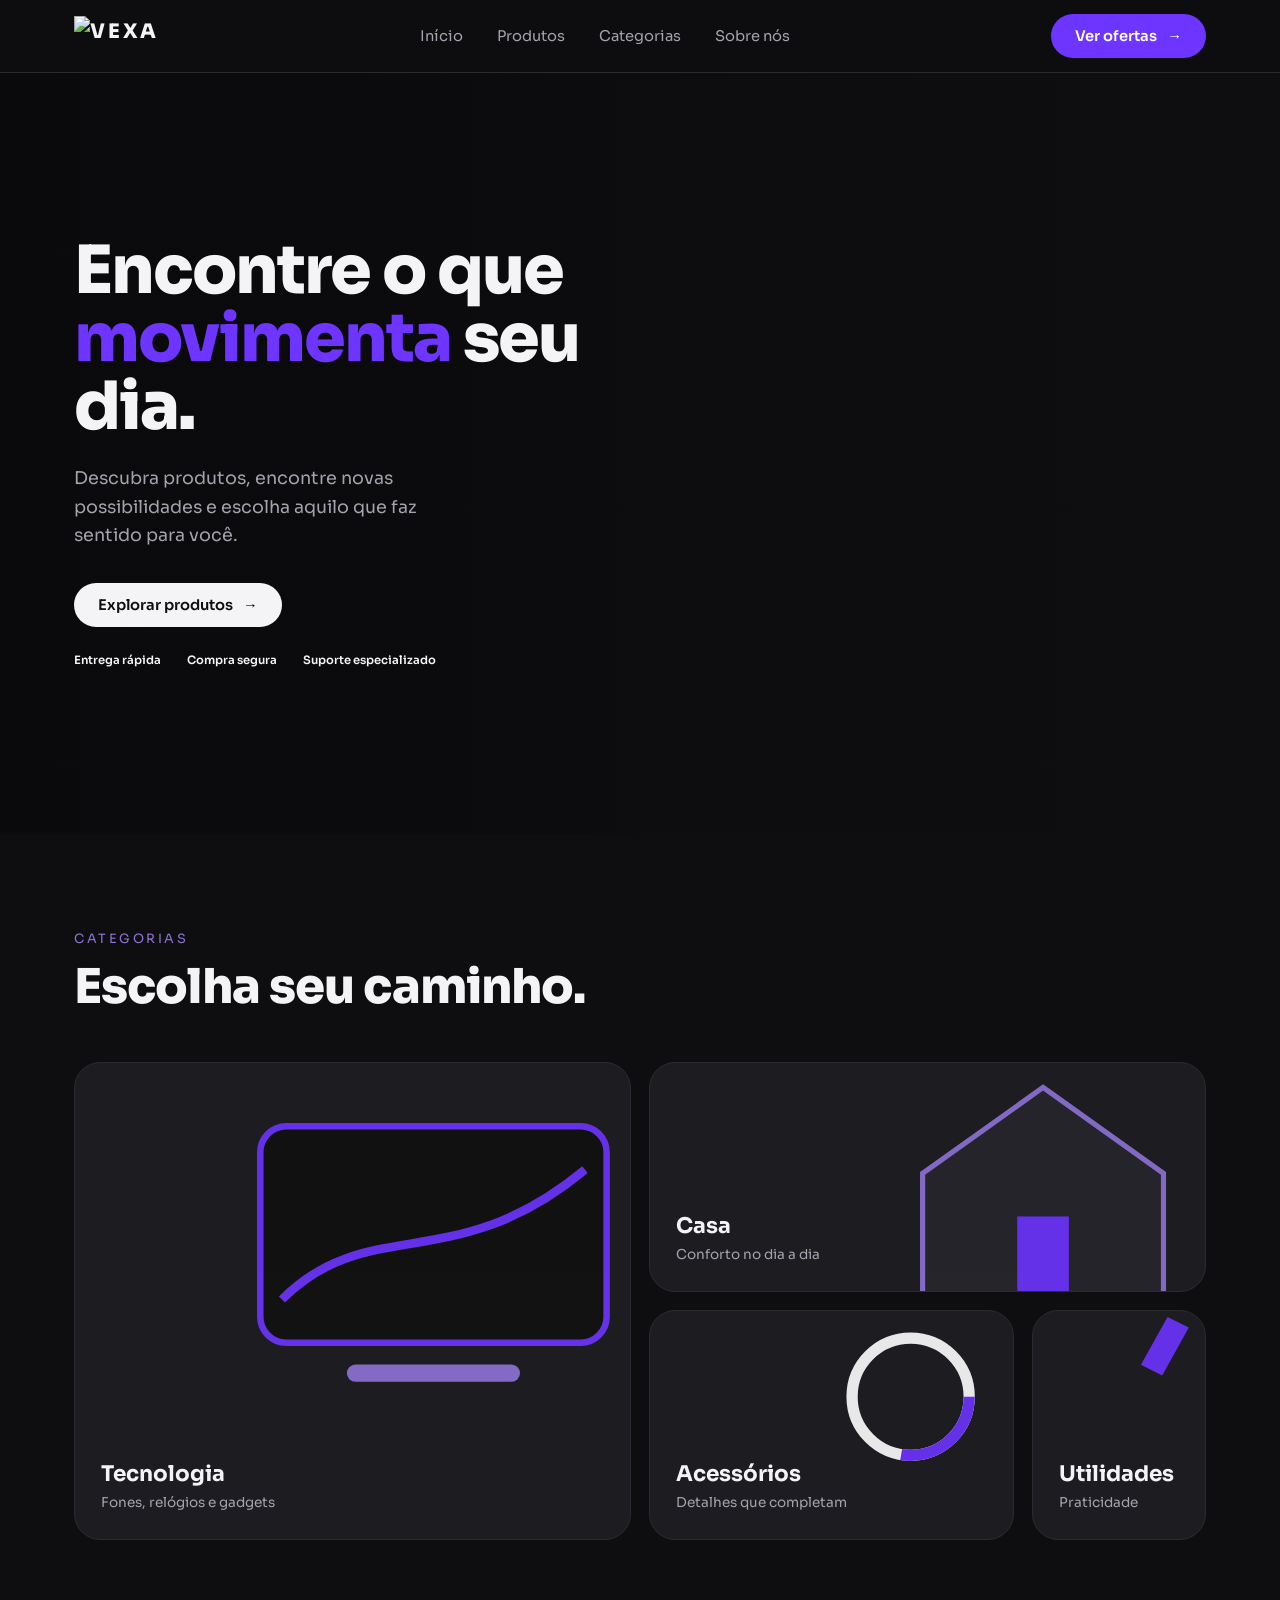
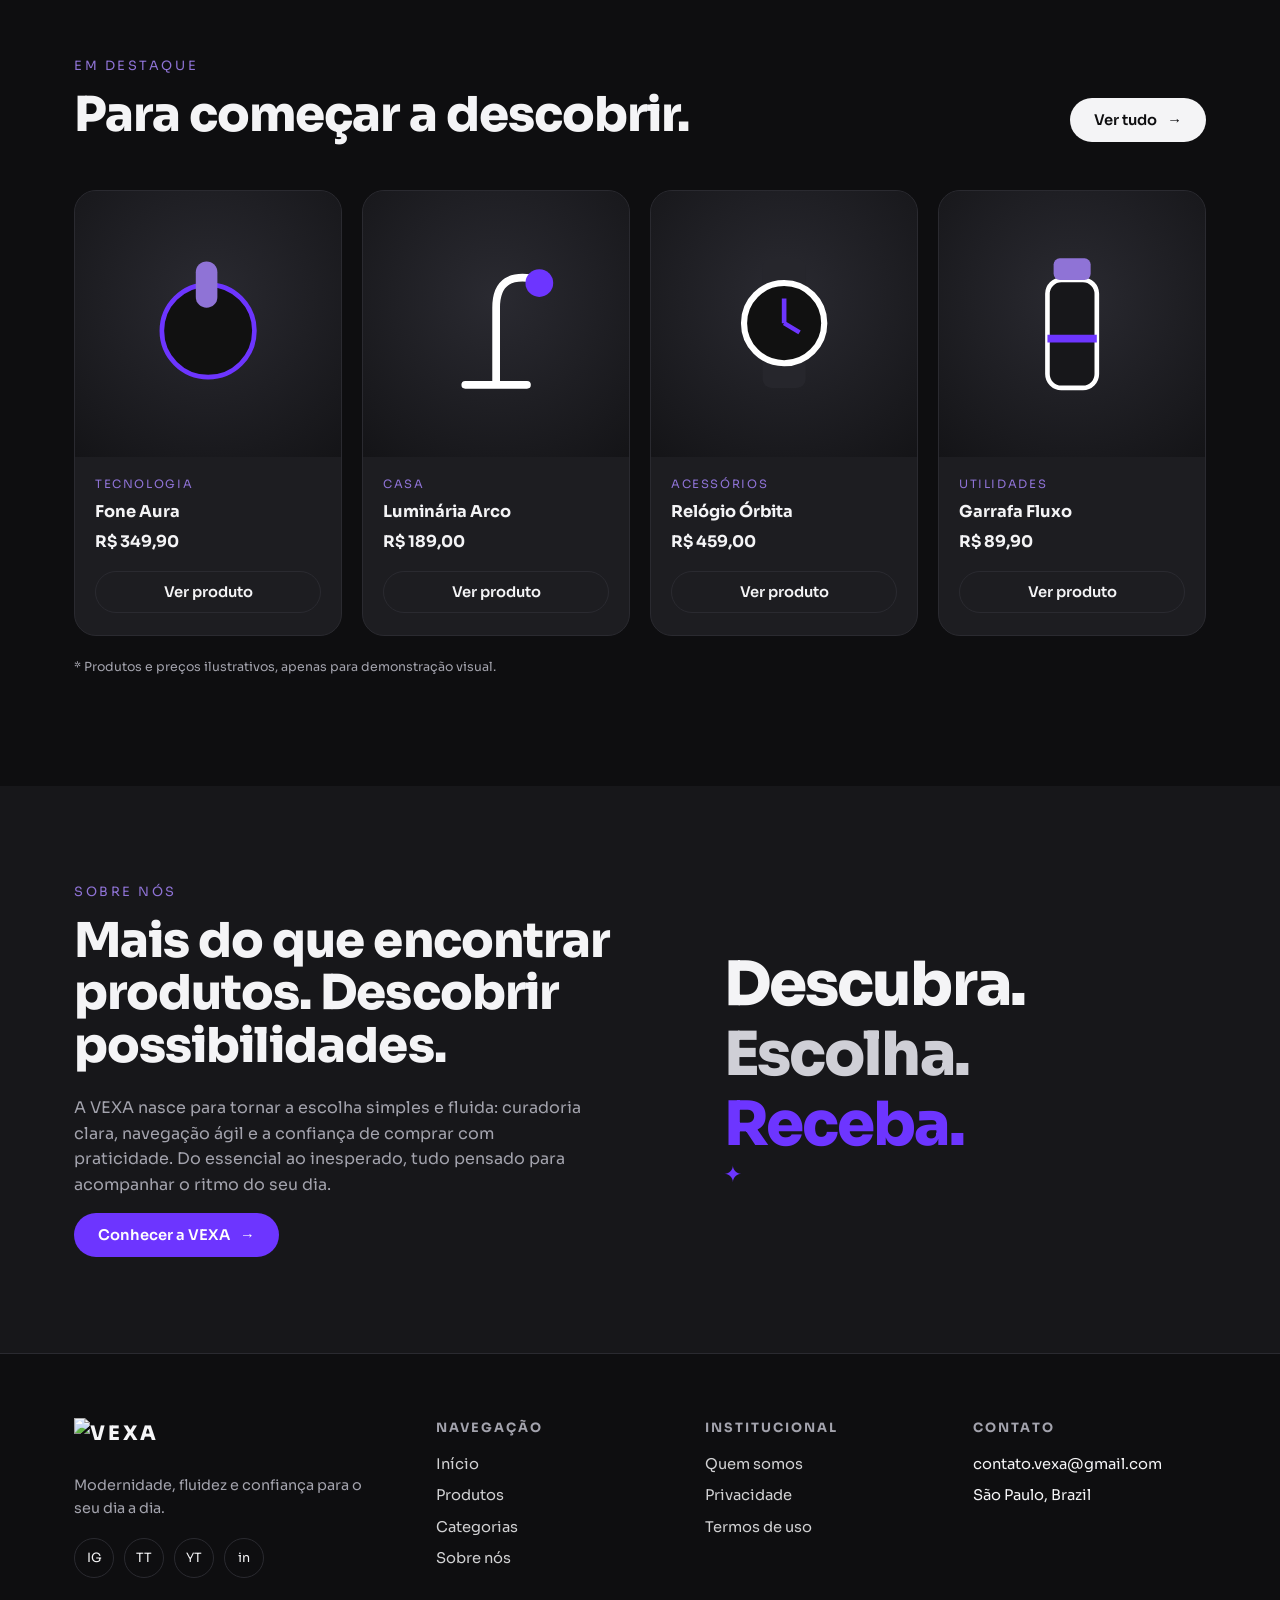
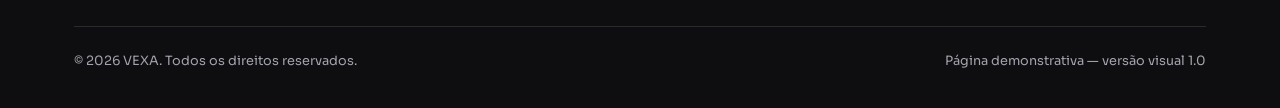
==== index.html @ 825f4964 "Add files via upload" ====
<!DOCTYPE html>
<html lang="pt-BR">
<head>
<meta charset="utf-8">
<meta name="viewport" content="width=device-width, initial-scale=1, viewport-fit=cover">
<title>VEXA — Encontre o que movimenta seu dia</title>
<link rel="preconnect" href="https://fonts.googleapis.com">
<link href="https://fonts.googleapis.com/css2?family=Sora:wght@400;600;700;800&display=swap" rel="stylesheet">
<link rel="stylesheet" href="style.css">
<script src="script.js"></script>
</head>
<body>

    <div class="intro-screen" id="introScreen">
    <div class="intro-content">
        <img src="assets/img/logo.png" alt="VEXA" class="intro-logo">
        <div class="intro-line"></div>
    </div>

</div>

<svg width="0" height="0" style="position:absolute" aria-hidden="true">
<defs>
<symbol id="lg" viewBox="0 0 120 70">
<polygon points="12,12 38,12 54,44 88,4 110,4 64,64 46,64" fill="#fff"/>
<ellipse cx="60" cy="38" rx="56" ry="17" transform="rotate(-24 60 38)" fill="none" stroke="#fff" stroke-width="3.2" stroke-dasharray="250 60" stroke-linecap="round"/>
</symbol>
</defs>
</svg>

<header>
<div class="wrap nav">
<a href="#inicio" class="logo" aria-label="VEXA">
<img class="lgo" src="assets/img/logo.png" alt="VEXA">
</a>

<nav id="menu">
<ul>
<li><a href="#inicio">Início</a></li>
<li><a href="#produtos">Produtos</a></li>
<li><a href="#categorias">Categorias</a></li>
<li><a href="#sobre">Sobre nós</a></li>
</ul>
</nav>

<a href="#produtos" class="btn pu cta">Ver ofertas <span class="ar">→</span></a>

<button class="burger" id="bg" aria-label="Abrir menu" aria-expanded="false">
<span></span><span></span><span></span>
</button>
</div>
</header>

<main>

<section class="hero" id="inicio">
<div class="wrap">
<div class="hero-content">



<h1 class="rv" style="--d:.1s">
    Encontre o que <em>movimenta</em> seu dia.
</h1>

<p class="rv" style="--d:.2s">
Descubra produtos, encontre novas possibilidades e escolha aquilo que faz sentido para você.
</p>

<a href="#produtos" class="btn rv" style="--d:.3s">
Explorar produtos <span class="ar">→</span>
</a>

<div class="perks rv" style="--d:.4s">
<span><b>Entrega rápida</b></span>
<span><b>Compra segura</b></span>
<span><b>Suporte especializado</b></span>
</div>

</div>
</div>
</section>

<section id="categorias">
<div class="wrap">
<div class="head rv">
<div>
<div class="eyebrow">Categorias</div>
<h2>Escolha seu caminho.</h2>
</div>
</div>

<div class="cats">

<a href="#produtos" class="cat rv">
<svg viewBox="0 0 200 160">
<rect x="20" y="20" width="160" height="100" rx="12" fill="#111" stroke="#6d35ff" stroke-width="3"/>
<rect x="60" y="130" width="80" height="8" rx="4" fill="#8f73d6"/>
<path d="M30 100 C70 60 110 90 170 40" stroke="#6d35ff" stroke-width="4" fill="none"/>
</svg>
<h3>Tecnologia</h3>
<span>Fones, relógios e gadgets</span>
</a>

<a href="#produtos" class="cat rv" style="--d:.1s">
<svg viewBox="0 0 200 160">
<path d="M100 20 L170 70 V140 H30 V70Z" fill="#26262c" stroke="#8f73d6" stroke-width="3"/>
<rect x="85" y="95" width="30" height="45" fill="#6d35ff"/>
</svg>
<h3>Casa</h3>
<span>Conforto no dia a dia</span>
</a>

<a href="#produtos" class="cat rv" style="--d:.2s">
<svg viewBox="0 0 200 160">
<circle cx="100" cy="85" r="52" fill="none" stroke="#fff" stroke-width="10"/>
<circle cx="100" cy="85" r="52" fill="none" stroke="#6d35ff" stroke-width="10" stroke-dasharray="90 240"/>
</svg>
<h3>Acessórios</h3>
<span>Detalhes que completam</span>
</a>

<a href="#produtos" class="cat rv" style="--d:.3s">
<svg viewBox="0 0 200 160">
<path d="M60 120 L110 30 L150 50 L100 140Z" fill="#6d35ff"/>
</svg>
<h3>Utilidades</h3>
<span>Praticidade</span>
</a>

</div>
</div>
</section>

<section id="produtos" style="padding-top:20px">
<div class="wrap">
<div class="head rv">
<div>
<div class="eyebrow">Em destaque</div>
<h2>Para começar a descobrir.</h2>
</div>
<a href="#" class="btn">Ver tudo <span class="ar">→</span></a>
</div>

<div class="prods" id="prods"></div>

<p class="note rv">
* Produtos e preços ilustrativos, apenas para demonstração visual.
</p>
</div>
</section>

<section class="about" id="sobre">
<div class="wrap">

<div>
<div class="eyebrow rv">Sobre nós</div>

<h2 class="rv" style="--d:.1s">
Mais do que encontrar produtos. Descobrir possibilidades.
</h2>

<p class="rv" style="--d:.2s;margin-top:22px">
A VEXA nasce para tornar a escolha simples e fluida: curadoria clara, navegação ágil e a confiança de comprar com praticidade. Do essencial ao inesperado, tudo pensado para acompanhar o ritmo do seu dia.
</p>

<a href="#inicio" class="btn pu rv" style="--d:.3s">
Conhecer a VEXA <span class="ar">→</span>
</a>
</div>

<div class="motto rv" style="--d:.2s">
<span>Descubra.</span>
<span>Escolha.</span>
<span>Receba.</span>
<i>✦</i>
</div>

</div>
</section>

</main>

<footer>
<div class="wrap">
<div class="fg">

<div>
<a href="#inicio" class="logo">
<img class="lgo" alt="VEXA">
</a>

<p style="margin-top:16px">
Modernidade, fluidez e confiança para o seu dia a dia.
</p>

<div class="soc">
<a href="#" aria-label="Instagram">IG</a>
<a href="#" aria-label="TikTok">TT</a>
<a href="#" aria-label="YouTube">YT</a>
<a href="#" aria-label="LinkedIn">in</a>
</div>
</div>

<div>
<h4>Navegação</h4>
<ul>
<li><a href="#inicio">Início</a></li>
<li><a href="#produtos">Produtos</a></li>
<li><a href="#categorias">Categorias</a></li>
<li><a href="#sobre">Sobre nós</a></li>
</ul>
</div>

<div>
<h4>Institucional</h4>
<ul>
<li><a href="#">Quem somos</a></li>
<li><a href="#">Privacidade</a></li>
<li><a href="#">Termos de uso</a></li>
</ul>
</div>

<div>
<h4>Contato</h4>
<ul>
<li>contato.vexa@gmail.com</li>
<li>São Paulo, Brazil</li>
</ul>
</div>

</div>

<div class="copy">
<span>© 2026 VEXA. Todos os direitos reservados.</span>
<span>Página demonstrativa — versão visual 1.0</span>
</div>
</div>
</footer>

<script>
var P=[
{n:"Fone Aura",c:"Tecnologia",p:"R$ 349,90",s:'<circle cx="50" cy="55" r="30" fill="#111" stroke="#6d35ff" stroke-width="3"/><rect x="42" y="10" width="14" height="30" rx="7" fill="#8f73d6"/>'},
{n:"Luminária Arco",c:"Casa",p:"R$ 189,00",s:'<path d="M30 90 H70 M50 90 V40 Q50 15 78 22" stroke="#fff" stroke-width="5" fill="none" stroke-linecap="round"/><circle cx="78" cy="24" r="9" fill="#6d35ff"/>'},
{n:"Relógio Órbita",c:"Acessórios",p:"R$ 459,00",s:'<rect x="36" y="8" width="28" height="84" rx="6" fill="#26262c"/><circle cx="50" cy="50" r="26" fill="#111" stroke="#fff" stroke-width="4"/><path d="M50 50 V34 M50 50 L60 56" stroke="#6d35ff" stroke-width="3"/>'},
{n:"Garrafa Fluxo",c:"Utilidades",p:"R$ 89,90",s:'<rect x="34" y="22" width="32" height="70" rx="9" fill="#17171a" stroke="#fff" stroke-width="3"/><rect x="38" y="8" width="24" height="14" rx="4" fill="#8f73d6"/><path d="M34 60 H66" stroke="#6d35ff" stroke-width="5"/>'}
];

var h="";

P.forEach(function(x,i){
h+='<article class="prod rv" style="--d:'+(i*.1)+'s"><div class="pimg"><svg viewBox="0 0 100 100">'+x.s+'</svg></div><div class="pb"><div class="pc">'+x.c+'</div><h3>'+x.n+'</h3><div class="price">'+x.p+'</div><button class="btn" type="button">Ver produto</button></div></article>';
});

document.getElementById("prods").innerHTML=h;

var logoHeader=document.querySelector("header img.lgo");
var logoFooter=document.querySelector("footer img.lgo");

if(logoHeader && logoFooter && !logoFooter.getAttribute("src")){
    logoFooter.src=logoHeader.getAttribute("src");
}

var bg=document.getElementById("bg");
var m=document.getElementById("menu");

bg.onclick=function(){
    var o=m.classList.toggle("open");
    bg.classList.toggle("on",o);
    bg.setAttribute("aria-expanded",o);
};

m.onclick=function(e){
    if(e.target.tagName==="A"){
        m.classList.remove("open");
        bg.classList.remove("on");
        bg.setAttribute("aria-expanded","false");
    }
};

var io=new IntersectionObserver(function(es){
    es.forEach(function(e){
        if(e.isIntersecting){
            e.target.classList.add("in");
            io.unobserve(e.target);
        }
    });
},{threshold:.15});

document.querySelectorAll(".rv").forEach(function(el){
    io.observe(el);
});
</script>

</body>
</html>
---- style.css ----
:root {
    --bg: #0e0e10;
    --bg2: #17171a;
    --card: #1d1d21;
    --ink: #f4f4f6;
    --mut: #a3a3ad;
    --p: #6d35ff;
    --p2: #8f73d6;
    --line: #2a2a30;
    color-scheme: dark;
}

*, *::before, *::after {
    box-sizing: border-box;
}

html {
    scroll-behavior: smooth;
    scroll-padding-top: 90px;
}

body {
    margin: 0;
    padding-top: env(safe-area-inset-top, 0px);
    padding-bottom: env(safe-area-inset-bottom, 0px);
    background: var(--bg);
    color: var(--ink);
    font-family: 'Sora', system-ui, -apple-system, 'Segoe UI', sans-serif;
    line-height: 1.6;
    overflow-x: hidden;
}


a {
    color: inherit;
    text-decoration: none;
}

.wrap {
    max-width: 1180px;
    margin: 0 auto;
    padding: 0 24px;
}

/* HEADER */

header {
    position: sticky;
    top: env(safe-area-inset-top, 0px);
    z-index: 20;
    background: rgba(14, 14, 16, .82);
    backdrop-filter: blur(12px);
    border-bottom: 1px solid var(--line);
}

.nav {
    display: flex;
    align-items: center;
    justify-content: space-between;
    height: 72px;
}

.logo {
    display: flex;
    align-items: center;
    gap: 10px;
    font-weight: 800;
    letter-spacing: .14em;
    font-size: 1.25rem;
}

.logo img {
    height: 40px;
    width: auto;
    mix-blend-mode: screen;
    display: block;
}

nav ul {
    display: flex;
    gap: 34px;
    list-style: none;
    margin: 0;
    padding: 0;
}

nav a {
    font-size: .92rem;
    color: var(--mut);
    position: relative;
    transition: color .3s;
}

nav a::after {
    content: "";
    position: absolute;
    left: 0;
    bottom: -6px;
    height: 2px;
    width: 0;
    background: var(--p);
    transition: width .3s;
}

nav a:hover {
    color: var(--ink);
}

nav a:hover::after {
    width: 100%;
}

.btn {
    display: inline-flex;
    align-items: center;
    gap: 10px;
    border: 0;
    cursor: pointer;
    font: 600 .92rem 'Sora', sans-serif;
    padding: 13px 24px;
    border-radius: 999px;
    background: var(--ink);
    color: #0e0e10;
    transition: transform .3s, background .3s, color .3s;
}

.btn:hover {
    transform: translateY(-3px);
    background: var(--p);
    color: #fff;
}

.btn .ar {
    transition: transform .3s;
}

.btn:hover .ar {
    transform: translateX(5px);
}

.btn.pu {
    background: var(--p);
    color: #fff;
}

.btn.pu:hover {
    background: var(--ink);
    color: #0e0e10;
}

.burger {
    display: none;
    background: none;
    border: 0;
    width: 42px;
    height: 42px;
    cursor: pointer;
    padding: 0;
}

.burger span {
    display: block;
    width: 24px;
    height: 2px;
    background: var(--ink);
    margin: 6px auto;
    transition: .3s;
}

.burger.on span:nth-child(1) {
    transform: translateY(8px) rotate(45deg);
}

.burger.on span:nth-child(2) {
    opacity: 0;
}

.burger.on span:nth-child(3) {
    transform: translateY(-8px) rotate(-45deg);
}


/* BANNER PRINCIPAL — ÚNICA SEÇÃO COM ALTERAÇÕES */

.hero {
    position: relative;
    display: flex;
    align-items: center;
    min-height: min(760px, calc(100svh - 72px));
    padding: 70px 0;
    overflow: hidden;
    background-color: #0e0e10;
    background-image: url("assets/img/Banner\ premium\ VEXA\ com\ modelos\ e\ ondas\ roxas.png");
    background-repeat: no-repeat;
    background-position: center center;
    background-size: cover;
}

.hero::before {
    content: "";
    position: absolute;
    inset: 0;
    z-index: 0;
    pointer-events: none;
    background: linear-gradient(
        90deg,
        rgba(10, 10, 12, .94) 0%,
        rgba(10, 10, 12, .86) 28%,
        rgba(10, 10, 12, .55) 45%,
        rgba(10, 10, 12, .08) 72%,
        transparent 100%
    );
}

.hero .wrap {
    position: relative;
    z-index: 1;
    display: flex;
    align-items: center;
    width: 100%;
    max-width: 1180px;
}

.hero-content {
    width: 48%;
    max-width: 560px;
}

.hero h1 {
    width: 100%;
    max-width: 560px;
    font-family: 'Sora', system-ui, sans-serif;
    font-size: clamp(2.2rem, 5.2vw, 4.2rem);
    line-height: 1.02;
    margin: 0 0 24px;
    font-weight: 800;
    letter-spacing: -.03em;
    color: var(--ink);
}

.hero h1 em {
    font-style: normal;
    color: var(--p);
}

.hero p {
    max-width: 380px;
    font-family: 'Sora', system-ui, sans-serif;
    font-size: 1.1rem;
    line-height: 1.6;
    margin: 0 0 34px;
    color: var(--mut);
}

.hero .perks {
    display: flex;
    flex-wrap: wrap;
    gap: 12px 26px;
    margin-top: 24px;
    color: var(--mut);
    font-size: .72rem;
}

.hero .perks b {
    color: var(--ink);
    font-weight: 600;
}


/* ANIMAÇÕES */

.float {
    animation: fl 6s ease-in-out infinite;
}

@keyframes fl {
    50% {
        transform: translateY(-14px);
    }
}

.spin {
    transform-origin: 50% 50%;
    animation: sp 40s linear infinite;
}

@keyframes sp {
    to {
        transform: rotate(360deg);
    }
}


/* SEÇÕES */

section {
    padding: 96px 0;
}

.eyebrow {
    color: var(--p2);
    font-size: .8rem;
    letter-spacing: .2em;
    text-transform: uppercase;
}

h2 {
    font-size: clamp(1.9rem, 4vw, 3rem);
    line-height: 1.1;
    letter-spacing: -.02em;
    margin: 12px 0 0;
    font-weight: 800;
}

.head {
    display: flex;
    justify-content: space-between;
    align-items: flex-end;
    gap: 24px;
    margin-bottom: 48px;
    flex-wrap: wrap;
}


/* CATEGORIAS */

.cats {
    display: grid;
    grid-template-columns: repeat(6, 1fr);
    grid-auto-rows: 230px;
    gap: 18px;
}

.cat {
    position: relative;
    border-radius: 26px;
    overflow: hidden;
    background: var(--card);
    padding: 26px;
    display: flex;
    flex-direction: column;
    justify-content: flex-end;
    border: 1px solid var(--line);
    transition: transform .45s, border-color .45s;
}

.cat:nth-child(1) {
    grid-column: span 3;
    grid-row: span 2;
}

.cat:nth-child(2) {
    grid-column: span 3;
}

.cat:nth-child(3) {
    grid-column: span 2;
}

.cat:nth-child(4) {
    grid-column: span 1;
}

.cat svg {
    position: absolute;
    right: -10px;
    top: -10px;
    width: 62%;
    height: auto;
    opacity: .9;
    transition: transform .6s cubic-bezier(.2, .8, .2, 1);
}

.cat:nth-child(1) svg {
    width: 78%;
    right: -20px;
    top: 20px;
}

.cat::before {
    content: "";
    position: absolute;
    inset: 0;
    background: linear-gradient(135deg, transparent 40%, rgba(109, 53, 255, .35));
    opacity: 0;
    transition: opacity .45s;
}

.cat:hover {
    transform: translateY(-6px);
    border-color: var(--p);
}

.cat:hover::before {
    opacity: 1;
}

.cat:hover svg {
    transform: scale(1.1) rotate(-4deg);
}

.cat h3 {
    position: relative;
    margin: 0;
    font-size: 1.35rem;
}

.cat span {
    position: relative;
    color: var(--mut);
    font-size: .85rem;
}


/* PRODUTOS */

.prods {
    display: grid;
    grid-template-columns: repeat(4, 1fr);
    gap: 20px;
}

.prod {
    background: var(--card);
    border: 1px solid var(--line);
    border-radius: 22px;
    overflow: hidden;
    transition: transform .4s, box-shadow .4s;
}

.prod:hover {
    transform: translateY(-8px);
    box-shadow: 0 18px 40px -18px rgba(109, 53, 255, .55);
}

.pimg {
    aspect-ratio: 1;
    background: radial-gradient(circle at 50% 40%, #2a2a31, #141417);
    display: grid;
    place-items: center;
    overflow: hidden;
}

.pimg svg {
    width: 58%;
    transition: transform .5s;
}

.prod:hover .pimg svg {
    transform: scale(1.12) rotate(3deg);
}

.pb {
    padding: 18px 20px 22px;
}

.pc {
    font-size: .72rem;
    letter-spacing: .14em;
    text-transform: uppercase;
    color: var(--p2);
}

.pb h3 {
    margin: 6px 0 4px;
    font-size: 1.02rem;
}

.price {
    font-weight: 700;
    margin-bottom: 16px;
}

.pb .btn {
    width: 100%;
    justify-content: center;
    padding: 11px;
    background: transparent;
    color: var(--ink);
    border: 1px solid var(--line);
}

.pb .btn:hover {
    background: var(--p);
    border-color: var(--p);
    color: #fff;
}

.note {
    color: var(--mut);
    font-size: .78rem;
    margin-top: 22px;
}


/* SOBRE NÓS */

.about {
    background: var(--bg2);
    position: relative;
    overflow: hidden;
}

.about .wrap {
    display: grid;
    grid-template-columns: 1.1fr .9fr;
    gap: 60px;
    align-items: center;
}

.about p {
    color: var(--mut);
    max-width: 520px;
}

.motto {
    display: grid;
    gap: 6px;
    font-size: clamp(2.2rem, 5vw, 3.8rem);
    font-weight: 800;
    line-height: 1.05;
    letter-spacing: -.03em;
}

.motto span:nth-child(1) {
    color: var(--ink);
}

.motto span:nth-child(2) {
    color: #cfcfd6;
}

.motto span:nth-child(3) {
    color: var(--p);
}

.motto i {
    font-style: normal;
    color: var(--p);
    font-size: 1.4rem;
}


/* RODAPÉ */

footer {
    border-top: 1px solid var(--line);
    padding: 64px 0 36px;
}

.fg {
    display: grid;
    grid-template-columns: 1.4fr 1fr 1fr 1fr;
    gap: 36px;
}

footer h4 {
    margin: 0 0 14px;
    font-size: .8rem;
    letter-spacing: .16em;
    text-transform: uppercase;
    color: var(--mut);
}

footer ul {
    list-style: none;
    margin: 0;
    padding: 0;
    display: grid;
    gap: 8px;
    font-size: .92rem;
}

footer li a {
    color: var(--ink);
    opacity: .85;
    transition: opacity .3s, color .3s;
}

footer li a:hover {
    opacity: 1;
    color: var(--p2);
}

footer p {
    color: var(--mut);
    font-size: .9rem;
    max-width: 300px;
}

.soc {
    display: flex;
    gap: 10px;
    margin-top: 18px;
}

.soc a {
    width: 40px;
    height: 40px;
    border-radius: 50%;
    border: 1px solid var(--line);
    display: grid;
    place-items: center;
    font-size: .8rem;
    transition: .3s;
}

.soc a:hover {
    background: var(--p);
    border-color: var(--p);
    transform: translateY(-3px);
}

.copy {
    margin-top: 48px;
    padding-top: 24px;
    border-top: 1px solid var(--line);
    color: var(--mut);
    font-size: .8rem;
    display: flex;
    justify-content: space-between;
    flex-wrap: wrap;
    gap: 8px;
}


/* ANIMAÇÕES DE ENTRADA */

.rv {
    opacity: 0;
    transform: translateY(34px);
    transition: opacity .9s cubic-bezier(.2, .8, .2, 1),
                transform .9s cubic-bezier(.2, .8, .2, 1);
    transition-delay: var(--d, 0s);
}

.rv.in {
    opacity: 1;
    transform: none;
}

.hero .rv {
    animation: up 1s cubic-bezier(.2, .8, .2, 1) both;
    animation-delay: var(--d, 0s);
    opacity: 1;
    transform: none;
    transition: none;
}

@keyframes up {
    from {
        opacity: 0;
        transform: translateY(30px);
    }
}


/* TABLETS */

@media (max-width: 960px) {

    .about .wrap {
        grid-template-columns: 1fr;
    }

    .hero {
        min-height: 680px;
        background-position: 58% center;
    }

    .hero-content {
        width: 58%;
        max-width: 540px;
    }

    .hero::before {
        background: linear-gradient(
            90deg,
            rgba(10, 10, 12, .96) 0%,
            rgba(10, 10, 12, .86) 42%,
            rgba(10, 10, 12, .3) 100%
        );
    }

    .prods {
        grid-template-columns: repeat(2, 1fr);
    }

    .fg {
        grid-template-columns: 1fr 1fr;
    }

    .cats {
        grid-template-columns: repeat(2, 1fr);
        grid-auto-rows: 200px;
    }

    .cat:nth-child(n) {
        grid-column: span 1;
        grid-row: span 1;
    }

    .cat:nth-child(1) {
        grid-column: span 2;
    }

    .cat:nth-child(1) svg {
        width: 50%;
        top: -10px;
    }

    .burger {
        display: block;
    }

    .cta {
        display: none;
    }

    nav {
        position: absolute;
        top: 72px;
        left: 0;
        right: 0;
        background: var(--bg);
        border-bottom: 1px solid var(--line);
        max-height: 0;
        overflow: hidden;
        transition: max-height .4s;
    }

    nav.open {
        max-height: 320px;
    }

    nav ul {
        flex-direction: column;
        gap: 0;
        padding: 8px 24px 20px;
    }

    nav a {
        display: block;
        padding: 14px 0;
        font-size: 1.05rem;
    }
}


/* CELULARES */

@media (max-width: 600px) {

    .hero {
        min-height: 700px;
        align-items: flex-start;
        padding: 72px 0 48px;
        background-position: 62% center;
    }

    .hero .wrap {
        width: 100%;
        padding: 0 24px;
    }

    .hero-content {
        width: 100%;
        max-width: 470px;
    }

    .hero::before {
        background: linear-gradient(
            180deg,
            rgba(10, 10, 12, .95) 0%,
            rgba(10, 10, 12, .86) 43%,
            rgba(10, 10, 12, .28) 100%
        );
    }

    .hero .tag {
        font-size: .7rem;
        letter-spacing: .13em;
        margin-bottom: 18px;
    }

    .hero h1 {
        font-size: clamp(2.55rem, 11vw, 4rem);
        margin-bottom: 18px;
    }

    .hero p {
        font-size: .95rem;
        line-height: 1.65;
        margin-bottom: 22px;
    }

    .hero .perks {
        gap: 10px 16px;
        margin-top: 22px;
        font-size: .72rem;
    }

    .prods {
        grid-template-columns: 1fr;
    }

    section {
        padding: 72px 0;
    }
}

/* ANIMAÇÃO DE ABERTURA VEXA */

.intro-screen {
    position: fixed;
    inset: 0;
    z-index: 99999;
    display: flex;
    align-items: center;
    justify-content: center;
    background: #0e0e10;
    opacity: 1;
    visibility: visible;
    transition: opacity 0.8s ease, visibility 0.8s ease;
}

.intro-screen.hide {
    opacity: 0;
    visibility: hidden;
    pointer-events: none;
}

.intro-content {
    display: flex;
    flex-direction: column;
    align-items: center;
    gap: 28px;
}

.intro-logo {
    width: 380px;
    max-width: 60vw;
    height: auto;
    object-fit: contain;
    opacity: 0;
    transform: scale(0.75);
    animation: logoReveal 1s ease forwards;
}

.intro-line {
    width: 0;
    height: 2px;
    background: #9b70ff;
    box-shadow: 0 0 12px rgba(155, 112, 255, 0.7);
    animation: lineReveal 0.8s ease 0.5s forwards;
}

@keyframes logoReveal {
    to {
        opacity: 1;
        transform: scale(1);
    }
}

@keyframes lineReveal {
    to {
        width: 180px;
    }
}

@media (prefers-reduced-motion: reduce) {
    .intro-logo,
    .intro-line {
        animation-duration: 0.01ms;
    }
}



/* ACESSIBILIDADE */

@media (prefers-reduced-motion: reduce) {
    * {
        animation: none !important;
        transition: none !important;
    }

    .rv {
        opacity: 1;
        transform: none;
    }
}
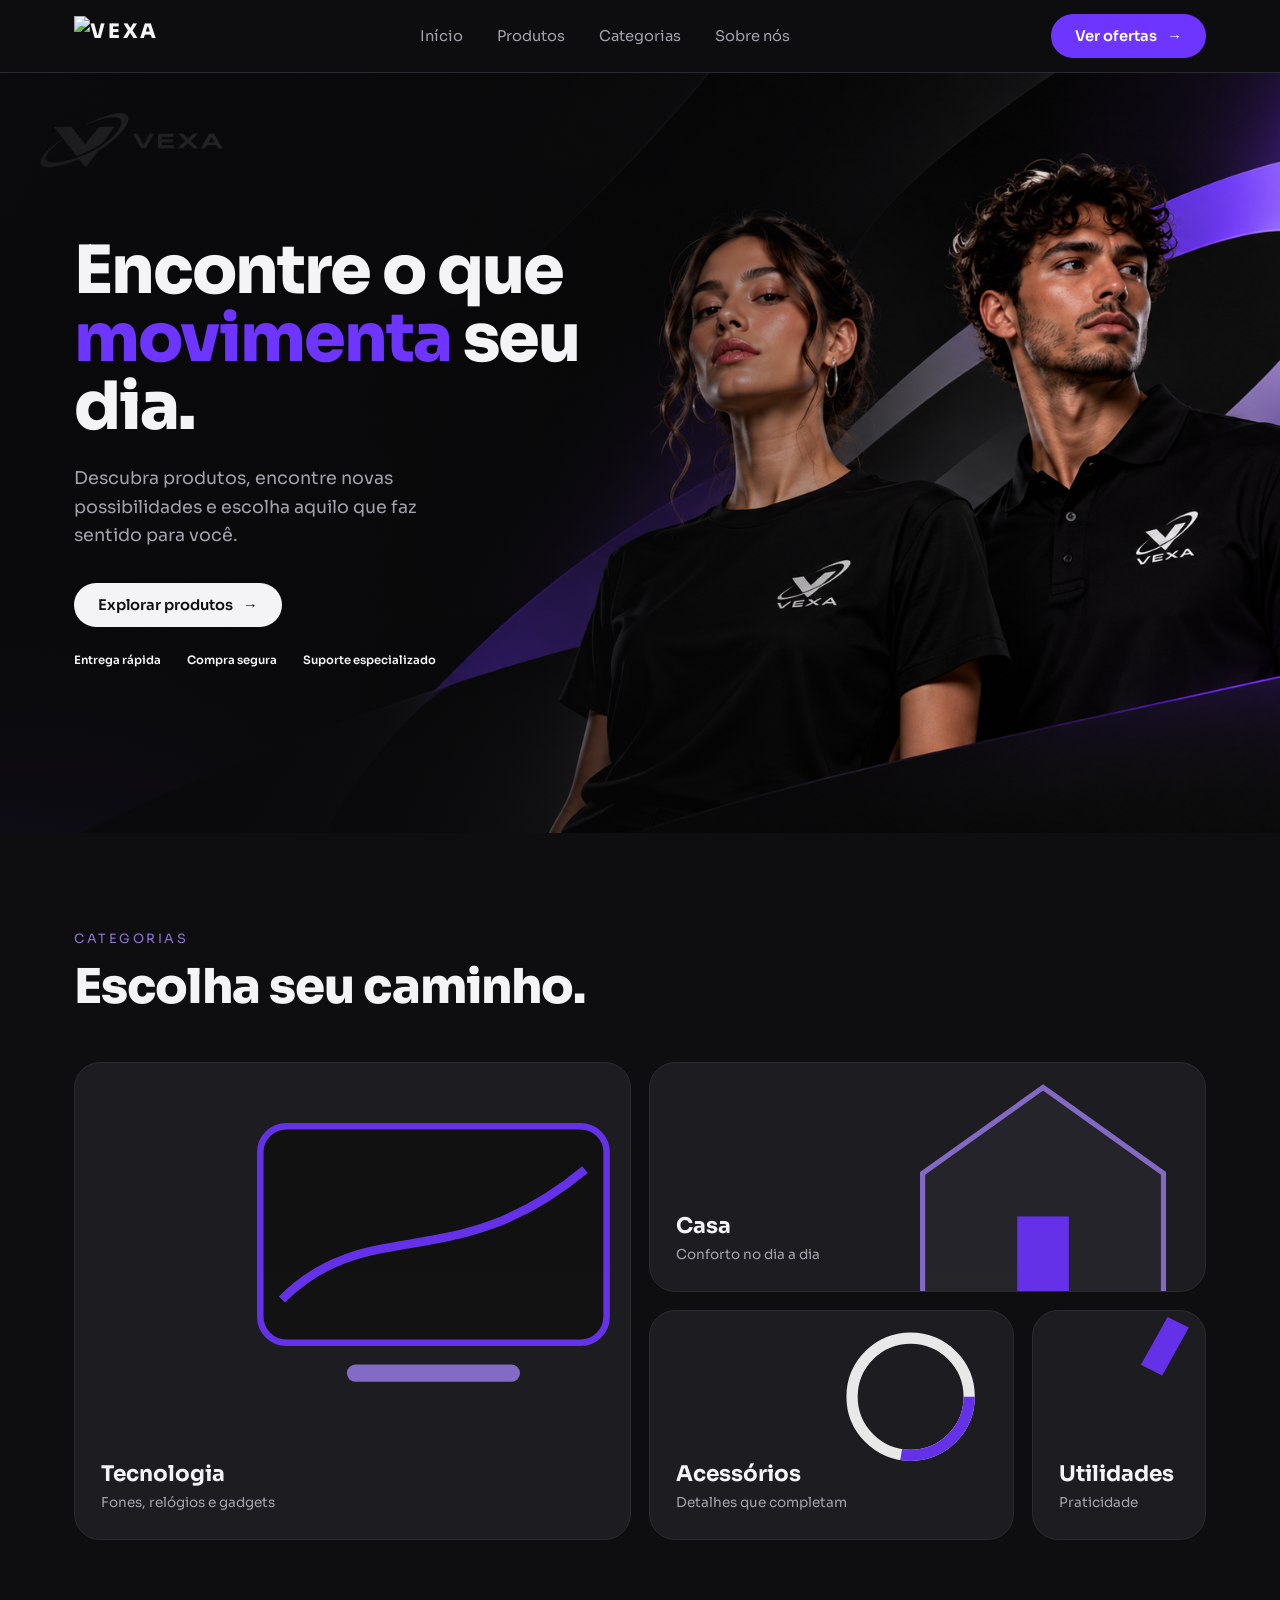
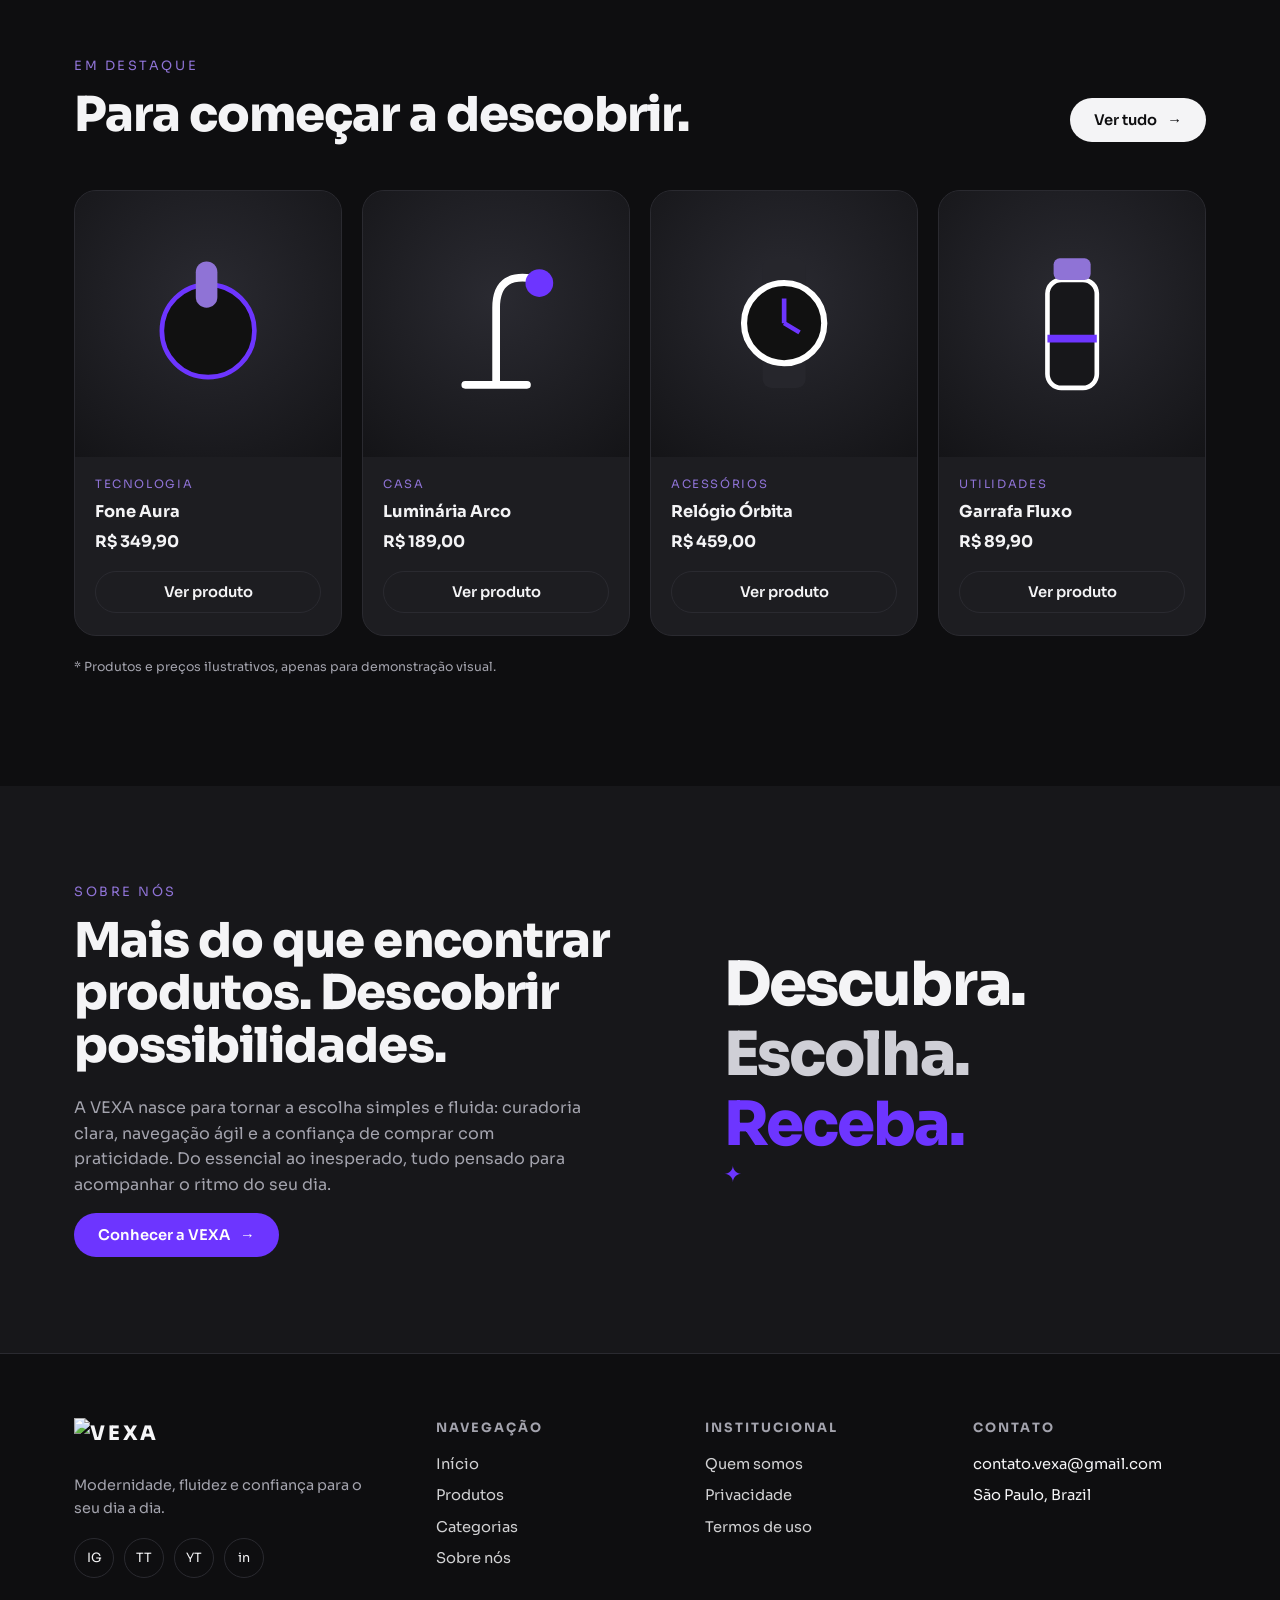
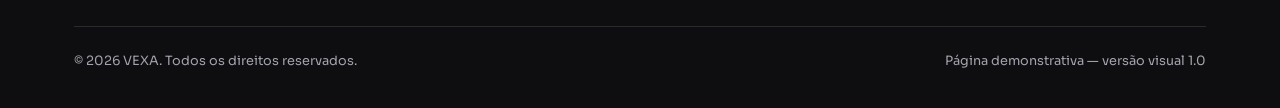
==== commit 6d7aaef2: "Update index.html" ====
--- a/index.html
+++ b/index.html
@@ -14,7 +14,7 @@
 
     <div class="intro-screen" id="introScreen">
     <div class="intro-content">
-        <img src="assets/img/logo.png" alt="VEXA" class="intro-logo">
+        <img src="logo.png" alt="VEXA" class="intro-logo">
         <div class="intro-line"></div>
     </div>
 
--- a/style.css
+++ b/style.css
@@ -191,7 +191,7 @@
     padding: 70px 0;
     overflow: hidden;
     background-color: #0e0e10;
-    background-image: url("assets/img/Banner\ premium\ VEXA\ com\ modelos\ e\ ondas\ roxas.png");
+    background-image: url("Banner premium\ VEXA\ com\ modelos\ e\ ondas\ roxas.png");
     background-repeat: no-repeat;
     background-position: center center;
     background-size: cover;
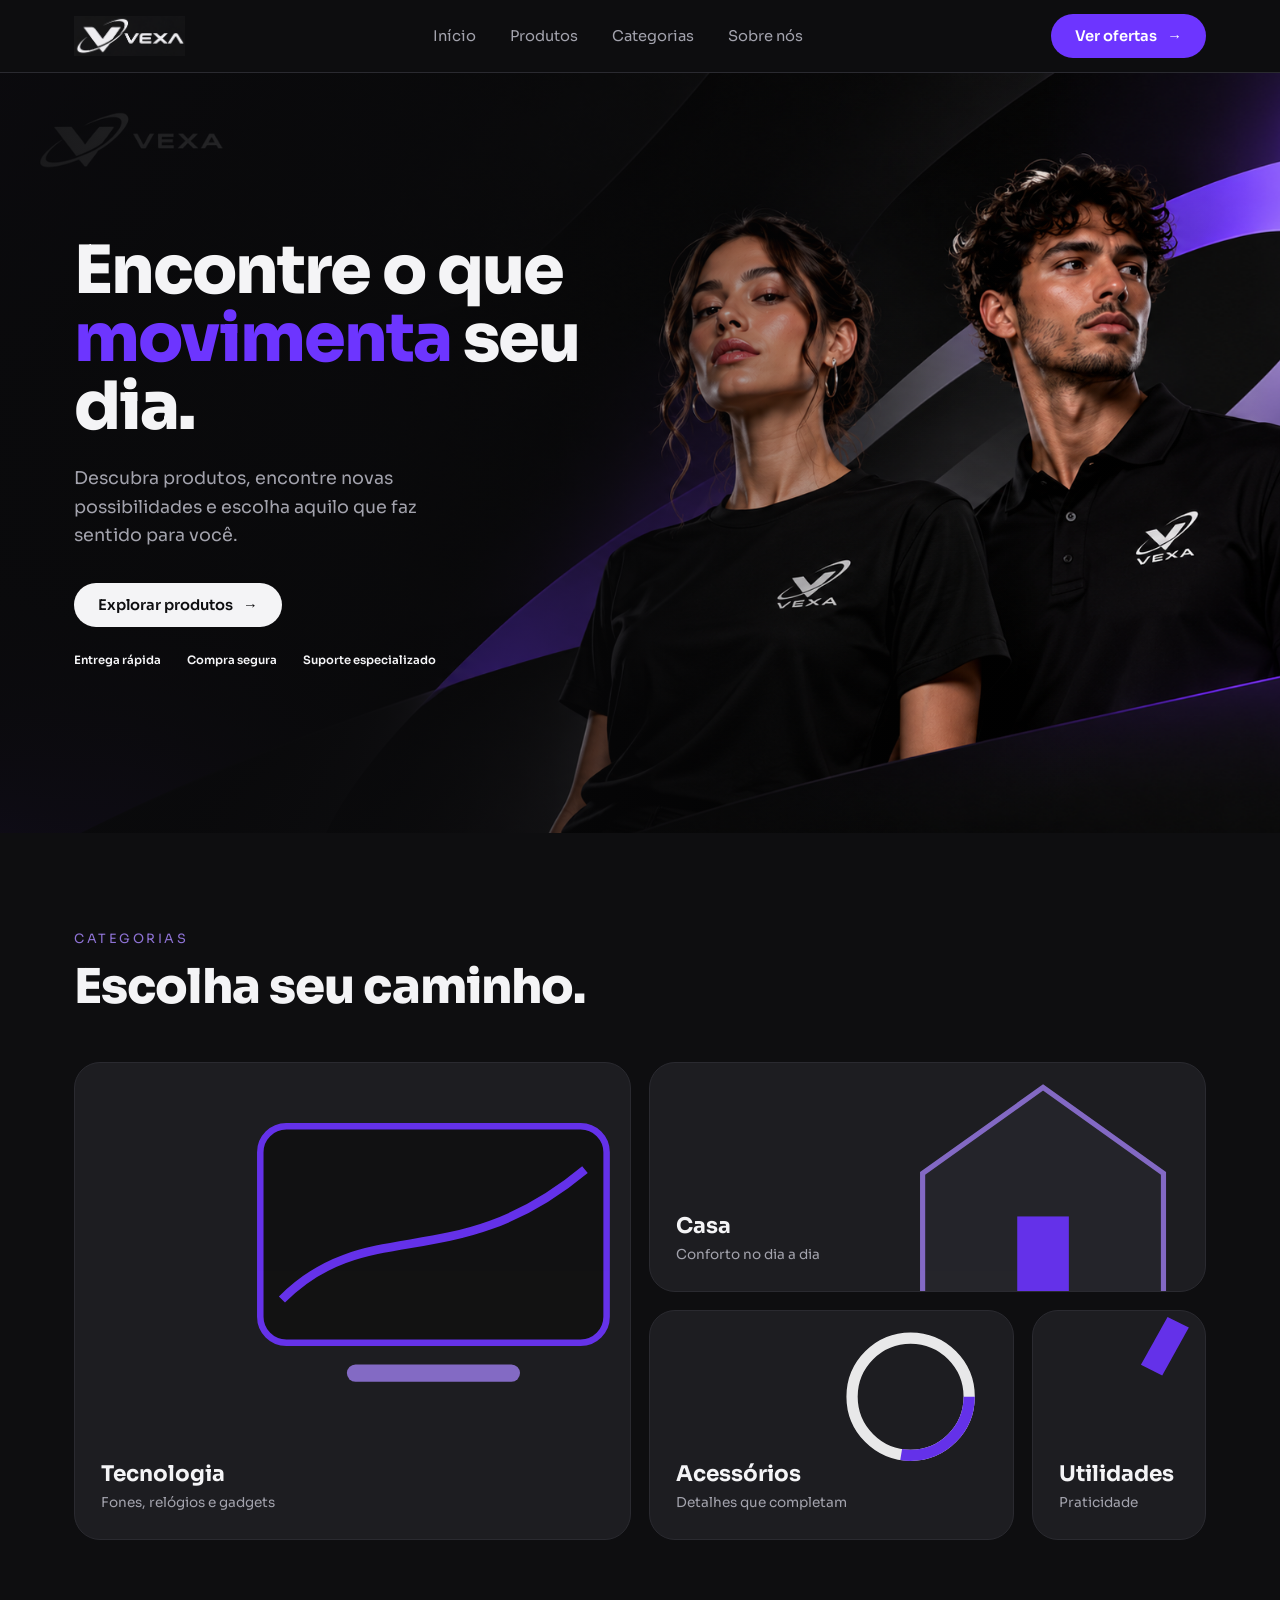
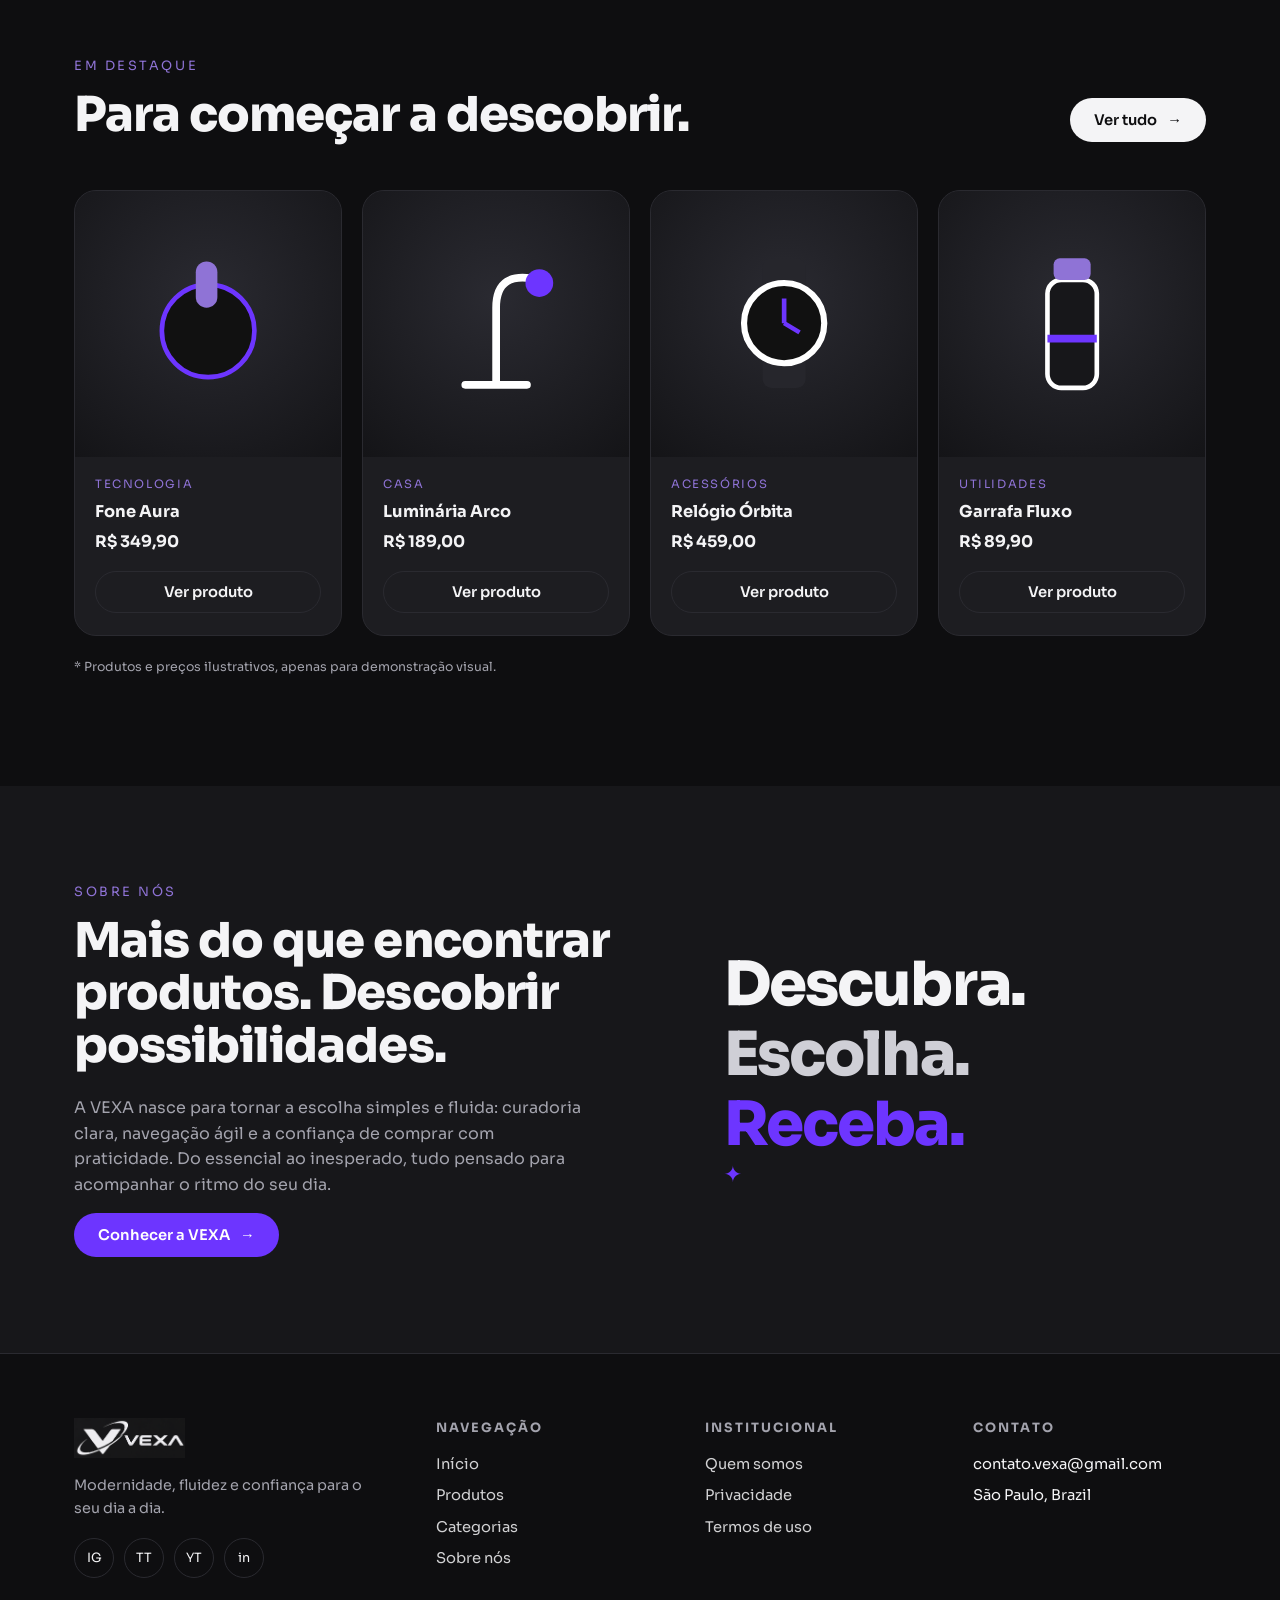
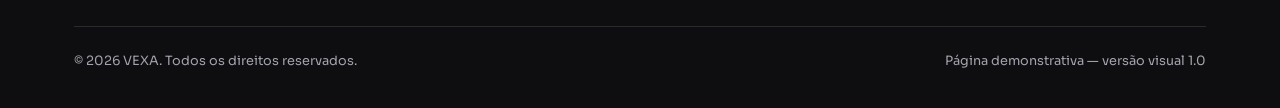
==== commit dd09506b: "Update index.html" ====
--- a/index.html
+++ b/index.html
@@ -32,7 +32,7 @@
 <header>
 <div class="wrap nav">
 <a href="#inicio" class="logo" aria-label="VEXA">
-<img class="lgo" src="assets/img/logo.png" alt="VEXA">
+<img class="lgo" src="logo.png" alt="VEXA">
 </a>
 
 <nav id="menu">
